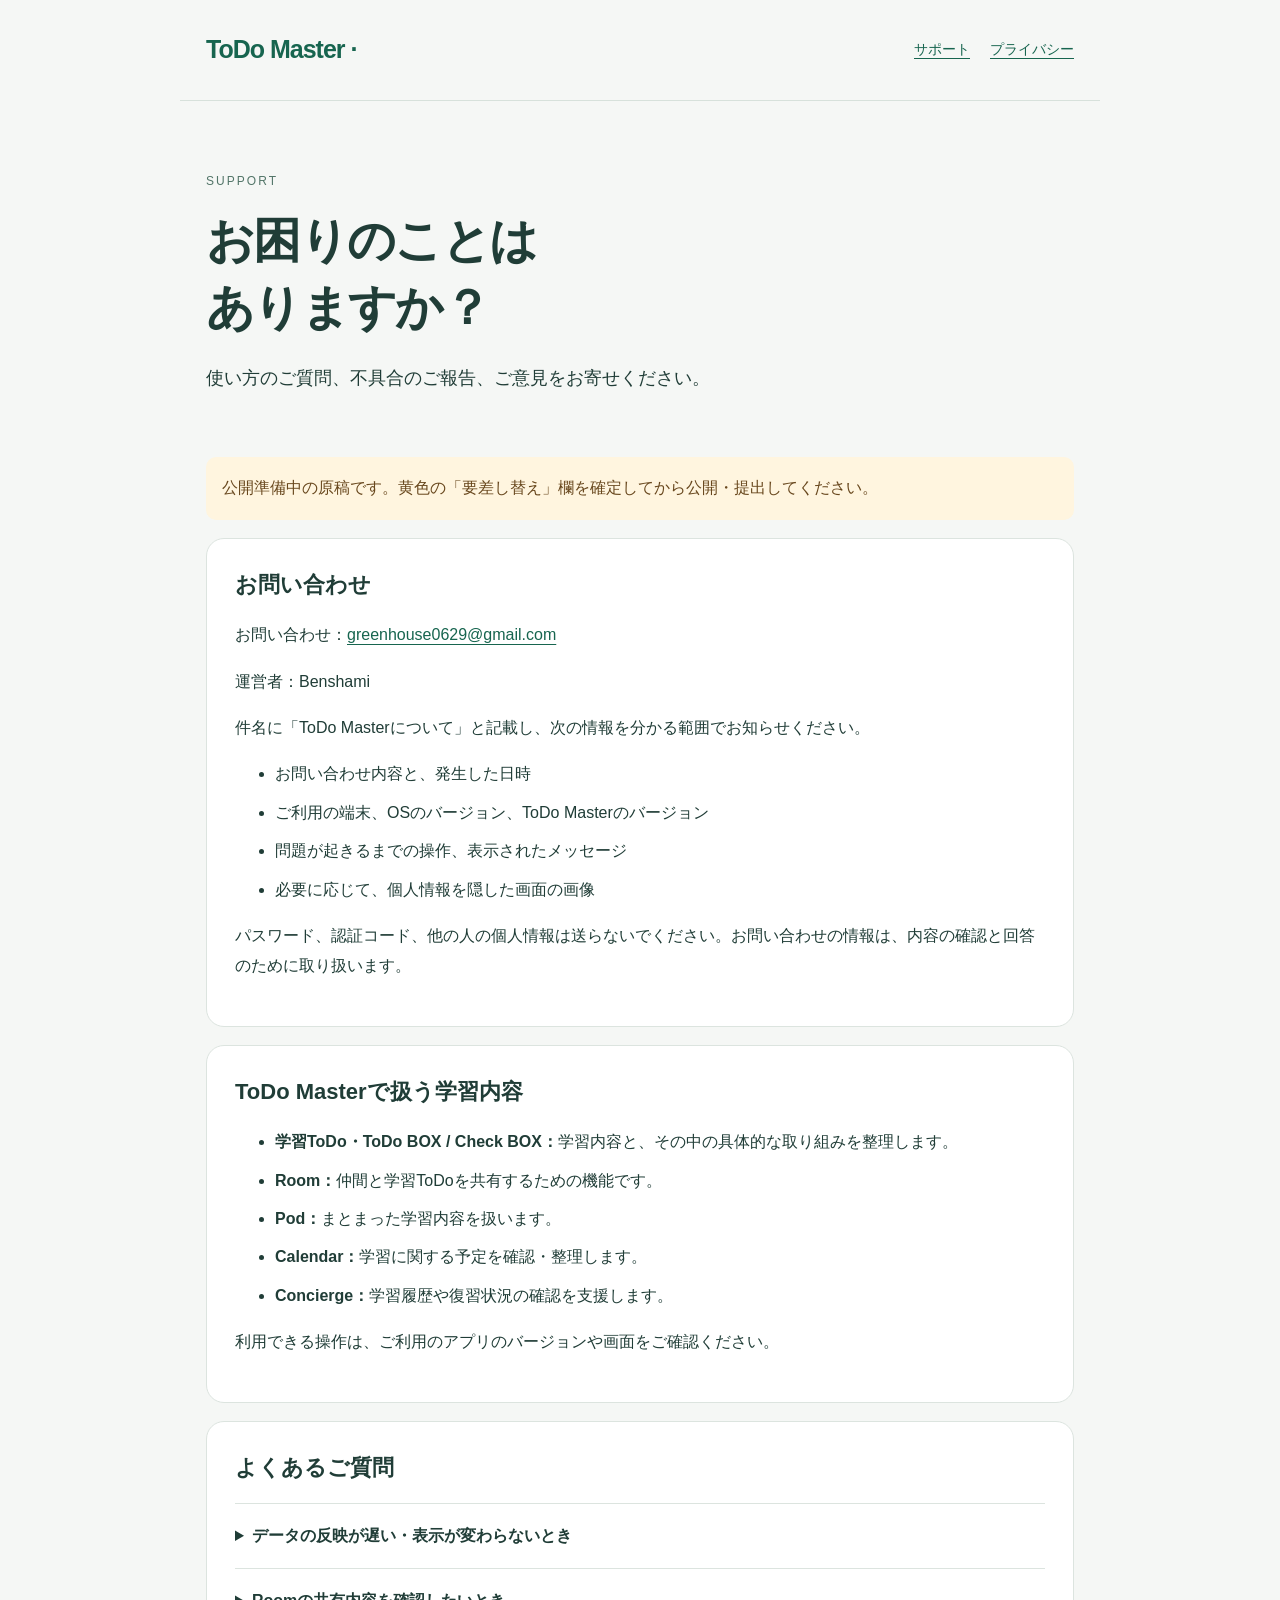
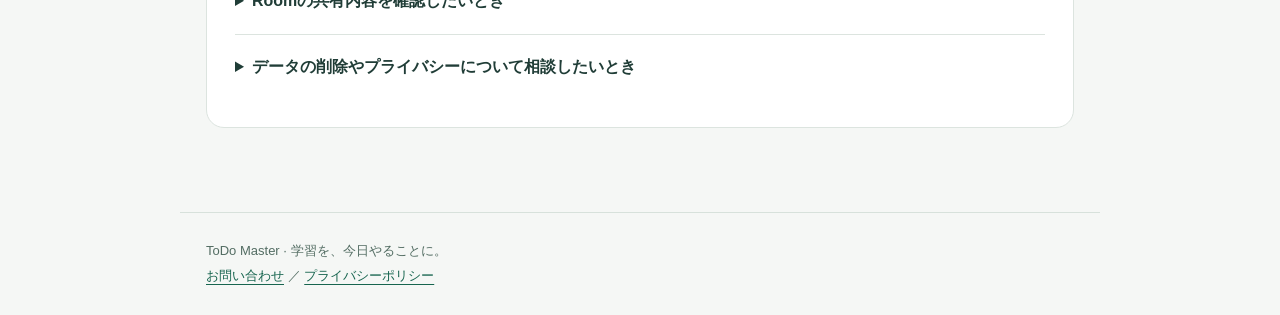
==== support.html @ 6731e13a "Add files via upload" ====
<!doctype html><html lang="ja"><head><meta charset="utf-8"><meta name="viewport" content="width=device-width, initial-scale=1"><meta name="description" content="ToDo Masterのサポート。学習ToDoと共有に関するご案内。"><title>サポート | ToDo Master</title><link rel="stylesheet" href="style.css"></head><body><header><a class="brand" href="index.html">ToDo Master<span aria-hidden="true"> ·</span></a><nav aria-label="メインナビゲーション"><a href="support.html">サポート</a><a href="privacy.html">プライバシー</a></nav></header><main><section class="hero"><span class="eyebrow">SUPPORT</span><h1>お困りのことは<br>ありますか？</h1><p class="lead">使い方のご質問、不具合のご報告、ご意見をお寄せください。</p></section><p class="notice">公開準備中の原稿です。黄色の「要差し替え」欄を確定してから公開・提出してください。</p><section class="card"><h2>お問い合わせ</h2><p>お問い合わせ：<a href="mailto:greenhouse0629@gmail.com">greenhouse0629@gmail.com</a></p><p>運営者：Benshami</p><p>件名に「ToDo Masterについて」と記載し、次の情報を分かる範囲でお知らせください。</p><ul><li>お問い合わせ内容と、発生した日時</li><li>ご利用の端末、OSのバージョン、ToDo Masterのバージョン</li><li>問題が起きるまでの操作、表示されたメッセージ</li><li>必要に応じて、個人情報を隠した画面の画像</li></ul><p>パスワード、認証コード、他の人の個人情報は送らないでください。お問い合わせの情報は、内容の確認と回答のために取り扱います。</p></section><section class="card"><h2>ToDo Masterで扱う学習内容</h2><ul><li><strong>学習ToDo・ToDo BOX / Check BOX：</strong>学習内容と、その中の具体的な取り組みを整理します。</li><li><strong>Room：</strong>仲間と学習ToDoを共有するための機能です。</li><li><strong>Pod：</strong>まとまった学習内容を扱います。</li><li><strong>Calendar：</strong>学習に関する予定を確認・整理します。</li><li><strong>Concierge：</strong>学習履歴や復習状況の確認を支援します。</li></ul><p>利用できる操作は、ご利用のアプリのバージョンや画面をご確認ください。</p></section><section class="card"><h2>よくあるご質問</h2><details><summary>データの反映が遅い・表示が変わらないとき</summary><p>通信状態、端末のiCloudへのサインイン状態、iCloudの空き容量をご確認ください。ToDo MasterはCloudKitを利用しています。アプリを開き直しても改善しない場合は、発生日時と操作内容を添えてお問い合わせください。</p><p>データが見つからないときは、原因の確認前にアプリの削除やiCloudデータの削除を行わないでください。</p></details><details><summary>Roomの共有内容を確認したいとき</summary><p>対象のRoomと、アプリに表示される参加・共有状態をご確認ください。共有内容には他の参加者が閲覧できる情報が含まれるため、個人情報の入力にはご注意ください。</p></details><details><summary>データの削除やプライバシーについて相談したいとき</summary><p><a href="privacy.html">プライバシーポリシー</a>をご確認のうえ、上記の窓口へお問い合わせください。アプリを削除しても、クラウド上の情報がすべて削除されるとは限りません。</p></details></section></main><footer>ToDo Master · 学習を、今日やることに。<br><a href="support.html">お問い合わせ</a> ／ <a href="privacy.html">プライバシーポリシー</a></footer></body></html>
---- style.css ----
*{box-sizing:border-box}body{margin:0;background:#f5f7f5;color:#203d37;font-family:-apple-system,BlinkMacSystemFont,"Hiragino Kaku Gothic ProN","Noto Sans JP",sans-serif;line-height:1.9}a{color:#17654f;text-underline-offset:4px}a:focus-visible,summary:focus-visible{outline:3px solid #bb7330;outline-offset:5px}header,main,footer{max-width:920px;margin:auto;padding:26px}header{display:flex;align-items:center;justify-content:space-between;gap:20px;border-bottom:1px solid #d7e1db}.brand{font-size:25px;font-weight:750;text-decoration:none;letter-spacing:-1px}nav{display:flex;gap:20px;font-size:14px}.eyebrow{font-size:12px;letter-spacing:.17em;color:#527568}h1{font-size:clamp(30px,5vw,48px);line-height:1.4;letter-spacing:-.035em;margin:12px 0 20px}h2{font-size:22px;line-height:1.6;margin-top:0}h3{font-size:17px}.lead{font-size:18px;max-width:650px}.hero{padding:38px 0 28px}.card{background:white;border:1px solid #dce4df;border-radius:18px;padding:28px;margin:18px 0}.grid{display:grid;grid-template-columns:1fr 1fr;gap:16px}.grid .card{margin:0}.tag{display:inline-block;padding:4px 12px;background:#e5eee8;border-radius:20px;font-size:13px}.pending{display:block;background:#fff5df;border-left:4px solid #bd7a20;padding:14px 18px;color:#68471d;margin:16px 0;overflow-wrap:anywhere}.notice{background:#fff5df;padding:16px;border-radius:10px;color:#68471d}details{border-top:1px solid #dce4df;padding:17px 0}summary{cursor:pointer;font-weight:650}footer{font-size:13px;color:#536d63;border-top:1px solid #d7e1db;margin-top:40px}table{width:100%;border-collapse:collapse}th,td{text-align:left;vertical-align:top;padding:12px;border-bottom:1px solid #dce4df}code{overflow-wrap:anywhere;white-space:normal}li{margin:8px 0}.button{display:inline-block;background:#205845;color:#fff;padding:10px 22px;border-radius:10px;text-decoration:none} @media(max-width:600px){header{align-items:flex-start;flex-direction:column;gap:8px}.grid{grid-template-columns:1fr}.card{padding:22px}main{padding:20px}th,td{padding:8px;font-size:14px}}
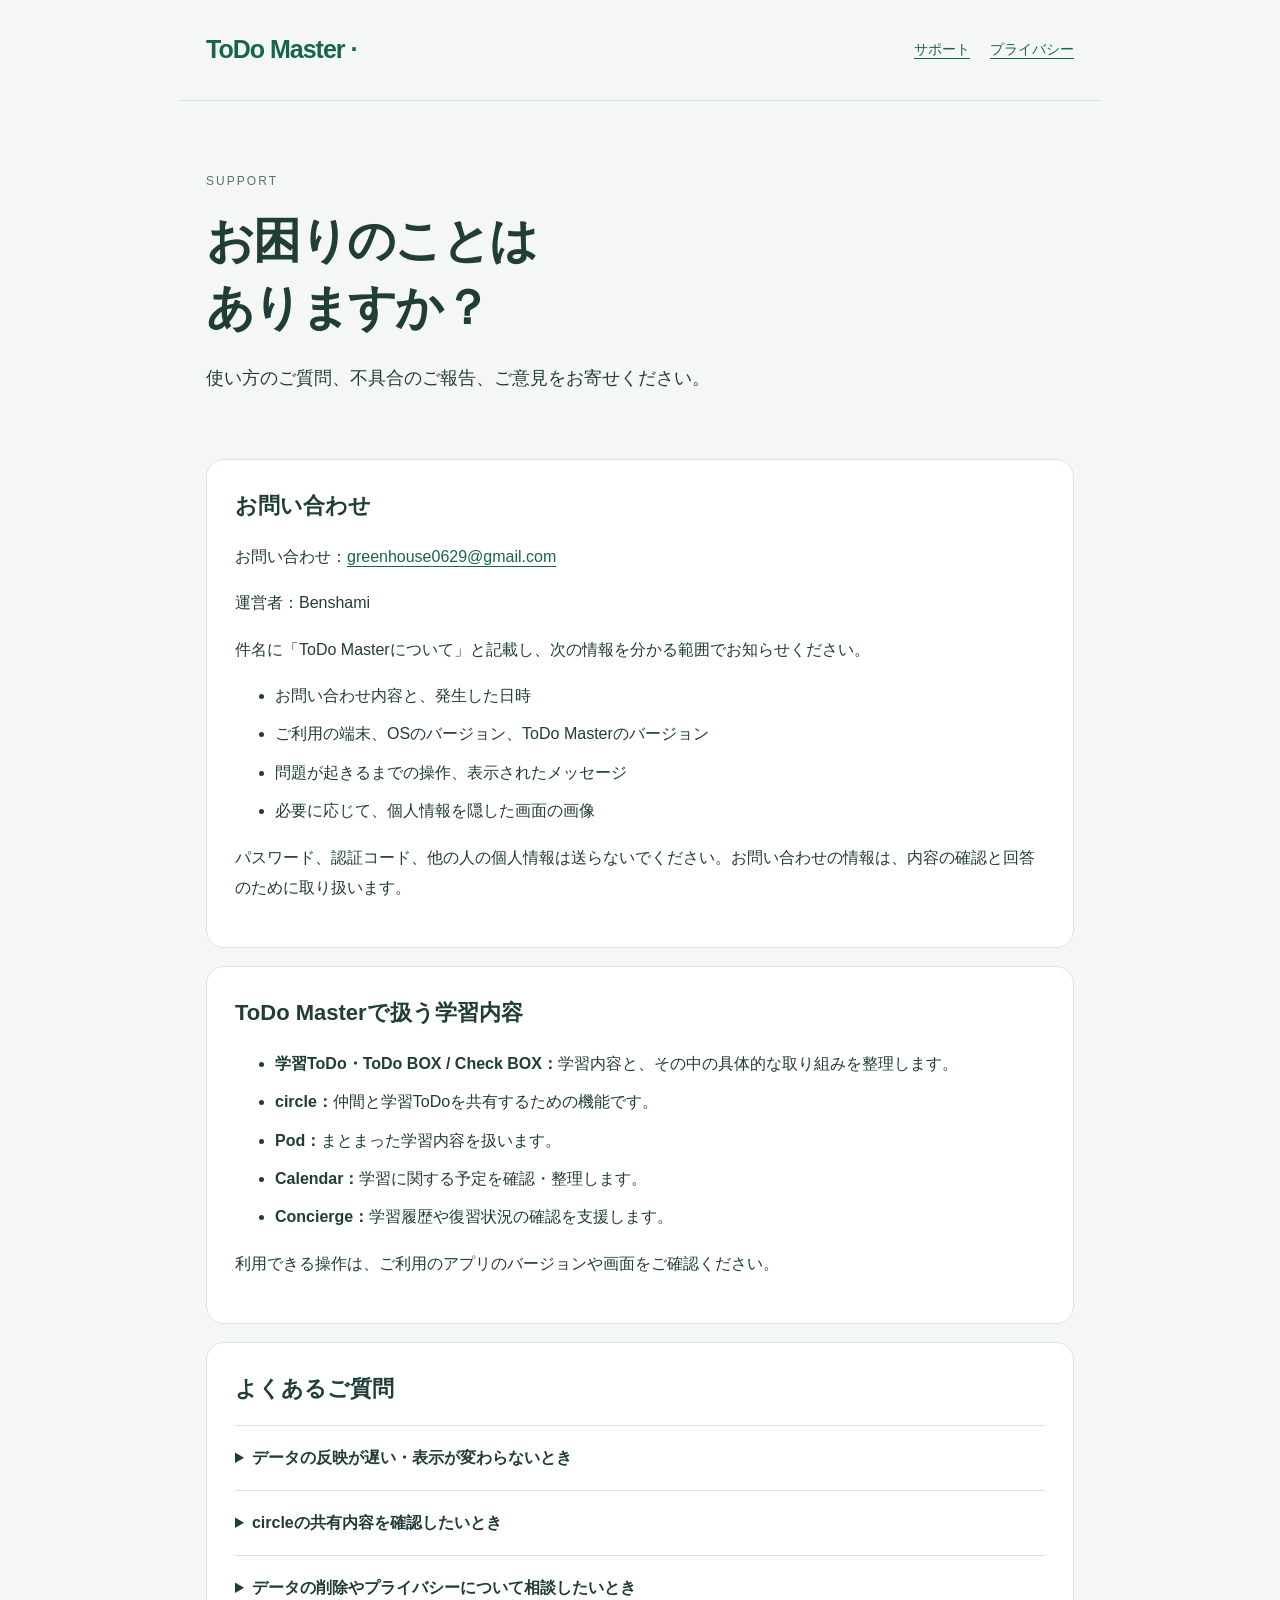
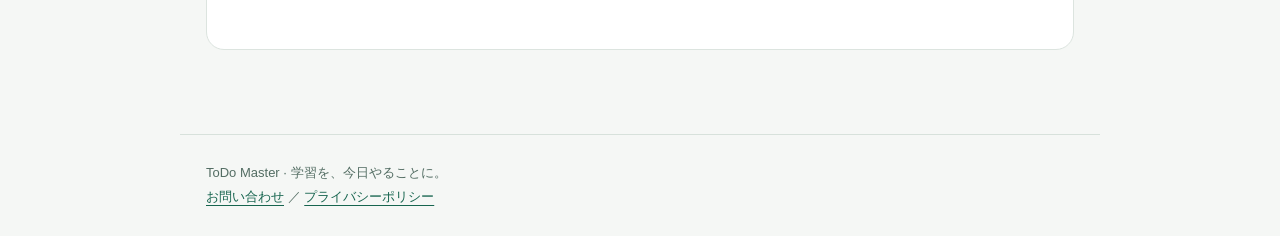
==== commit 2379d73c: "Add files via upload" ====
--- a/support.html
+++ b/support.html
@@ -1 +1 @@
-<!doctype html><html lang="ja"><head><meta charset="utf-8"><meta name="viewport" content="width=device-width, initial-scale=1"><meta name="description" content="ToDo Masterのサポート。学習ToDoと共有に関するご案内。"><title>サポート | ToDo Master</title><link rel="stylesheet" href="style.css"></head><body><header><a class="brand" href="index.html">ToDo Master<span aria-hidden="true"> ·</span></a><nav aria-label="メインナビゲーション"><a href="support.html">サポート</a><a href="privacy.html">プライバシー</a></nav></header><main><section class="hero"><span class="eyebrow">SUPPORT</span><h1>お困りのことは<br>ありますか？</h1><p class="lead">使い方のご質問、不具合のご報告、ご意見をお寄せください。</p></section><p class="notice">公開準備中の原稿です。黄色の「要差し替え」欄を確定してから公開・提出してください。</p><section class="card"><h2>お問い合わせ</h2><p>お問い合わせ：<a href="mailto:greenhouse0629@gmail.com">greenhouse0629@gmail.com</a></p><p>運営者：Benshami</p><p>件名に「ToDo Masterについて」と記載し、次の情報を分かる範囲でお知らせください。</p><ul><li>お問い合わせ内容と、発生した日時</li><li>ご利用の端末、OSのバージョン、ToDo Masterのバージョン</li><li>問題が起きるまでの操作、表示されたメッセージ</li><li>必要に応じて、個人情報を隠した画面の画像</li></ul><p>パスワード、認証コード、他の人の個人情報は送らないでください。お問い合わせの情報は、内容の確認と回答のために取り扱います。</p></section><section class="card"><h2>ToDo Masterで扱う学習内容</h2><ul><li><strong>学習ToDo・ToDo BOX / Check BOX：</strong>学習内容と、その中の具体的な取り組みを整理します。</li><li><strong>Room：</strong>仲間と学習ToDoを共有するための機能です。</li><li><strong>Pod：</strong>まとまった学習内容を扱います。</li><li><strong>Calendar：</strong>学習に関する予定を確認・整理します。</li><li><strong>Concierge：</strong>学習履歴や復習状況の確認を支援します。</li></ul><p>利用できる操作は、ご利用のアプリのバージョンや画面をご確認ください。</p></section><section class="card"><h2>よくあるご質問</h2><details><summary>データの反映が遅い・表示が変わらないとき</summary><p>通信状態、端末のiCloudへのサインイン状態、iCloudの空き容量をご確認ください。ToDo MasterはCloudKitを利用しています。アプリを開き直しても改善しない場合は、発生日時と操作内容を添えてお問い合わせください。</p><p>データが見つからないときは、原因の確認前にアプリの削除やiCloudデータの削除を行わないでください。</p></details><details><summary>Roomの共有内容を確認したいとき</summary><p>対象のRoomと、アプリに表示される参加・共有状態をご確認ください。共有内容には他の参加者が閲覧できる情報が含まれるため、個人情報の入力にはご注意ください。</p></details><details><summary>データの削除やプライバシーについて相談したいとき</summary><p><a href="privacy.html">プライバシーポリシー</a>をご確認のうえ、上記の窓口へお問い合わせください。アプリを削除しても、クラウド上の情報がすべて削除されるとは限りません。</p></details></section></main><footer>ToDo Master · 学習を、今日やることに。<br><a href="support.html">お問い合わせ</a> ／ <a href="privacy.html">プライバシーポリシー</a></footer></body></html>+<!doctype html><html lang="ja"><head><meta charset="utf-8"><meta name="viewport" content="width=device-width, initial-scale=1"><meta name="description" content="ToDo Masterのサポート。学習ToDoと共有に関するご案内。"><title>サポート | ToDo Master</title><link rel="stylesheet" href="style.css"></head><body><header><a class="brand" href="index.html">ToDo Master<span aria-hidden="true"> ·</span></a><nav aria-label="メインナビゲーション"><a href="support.html">サポート</a><a href="privacy.html">プライバシー</a></nav></header><main><section class="hero"><span class="eyebrow">SUPPORT</span><h1>お困りのことは<br>ありますか？</h1><p class="lead">使い方のご質問、不具合のご報告、ご意見をお寄せください。</p></section><section class="card"><h2>お問い合わせ</h2><p>お問い合わせ：<a href="mailto:greenhouse0629@gmail.com">greenhouse0629@gmail.com</a></p><p>運営者：Benshami</p><p>件名に「ToDo Masterについて」と記載し、次の情報を分かる範囲でお知らせください。</p><ul><li>お問い合わせ内容と、発生した日時</li><li>ご利用の端末、OSのバージョン、ToDo Masterのバージョン</li><li>問題が起きるまでの操作、表示されたメッセージ</li><li>必要に応じて、個人情報を隠した画面の画像</li></ul><p>パスワード、認証コード、他の人の個人情報は送らないでください。お問い合わせの情報は、内容の確認と回答のために取り扱います。</p></section><section class="card"><h2>ToDo Masterで扱う学習内容</h2><ul><li><strong>学習ToDo・ToDo BOX / Check BOX：</strong>学習内容と、その中の具体的な取り組みを整理します。</li><li><strong>circle：</strong>仲間と学習ToDoを共有するための機能です。</li><li><strong>Pod：</strong>まとまった学習内容を扱います。</li><li><strong>Calendar：</strong>学習に関する予定を確認・整理します。</li><li><strong>Concierge：</strong>学習履歴や復習状況の確認を支援します。</li></ul><p>利用できる操作は、ご利用のアプリのバージョンや画面をご確認ください。</p></section><section class="card"><h2>よくあるご質問</h2><details><summary>データの反映が遅い・表示が変わらないとき</summary><p>通信状態、端末のiCloudへのサインイン状態、iCloudの空き容量をご確認ください。ToDo MasterはCloudKitを利用しています。アプリを開き直しても改善しない場合は、発生日時と操作内容を添えてお問い合わせください。</p><p>データが見つからないときは、原因の確認前にアプリの削除やiCloudデータの削除を行わないでください。</p></details><details><summary>circleの共有内容を確認したいとき</summary><p>対象のcircleと、アプリに表示される参加・共有状態をご確認ください。共有内容には他の参加者が閲覧できる情報が含まれるため、個人情報の入力にはご注意ください。</p></details><details><summary>データの削除やプライバシーについて相談したいとき</summary><p><a href="privacy.html">プライバシーポリシー</a>をご確認のうえ、上記の窓口へお問い合わせください。アプリを削除しても、クラウド上の情報がすべて削除されるとは限りません。</p></details></section></main><footer>ToDo Master · 学習を、今日やることに。<br><a href="support.html">お問い合わせ</a> ／ <a href="privacy.html">プライバシーポリシー</a></footer></body></html>
